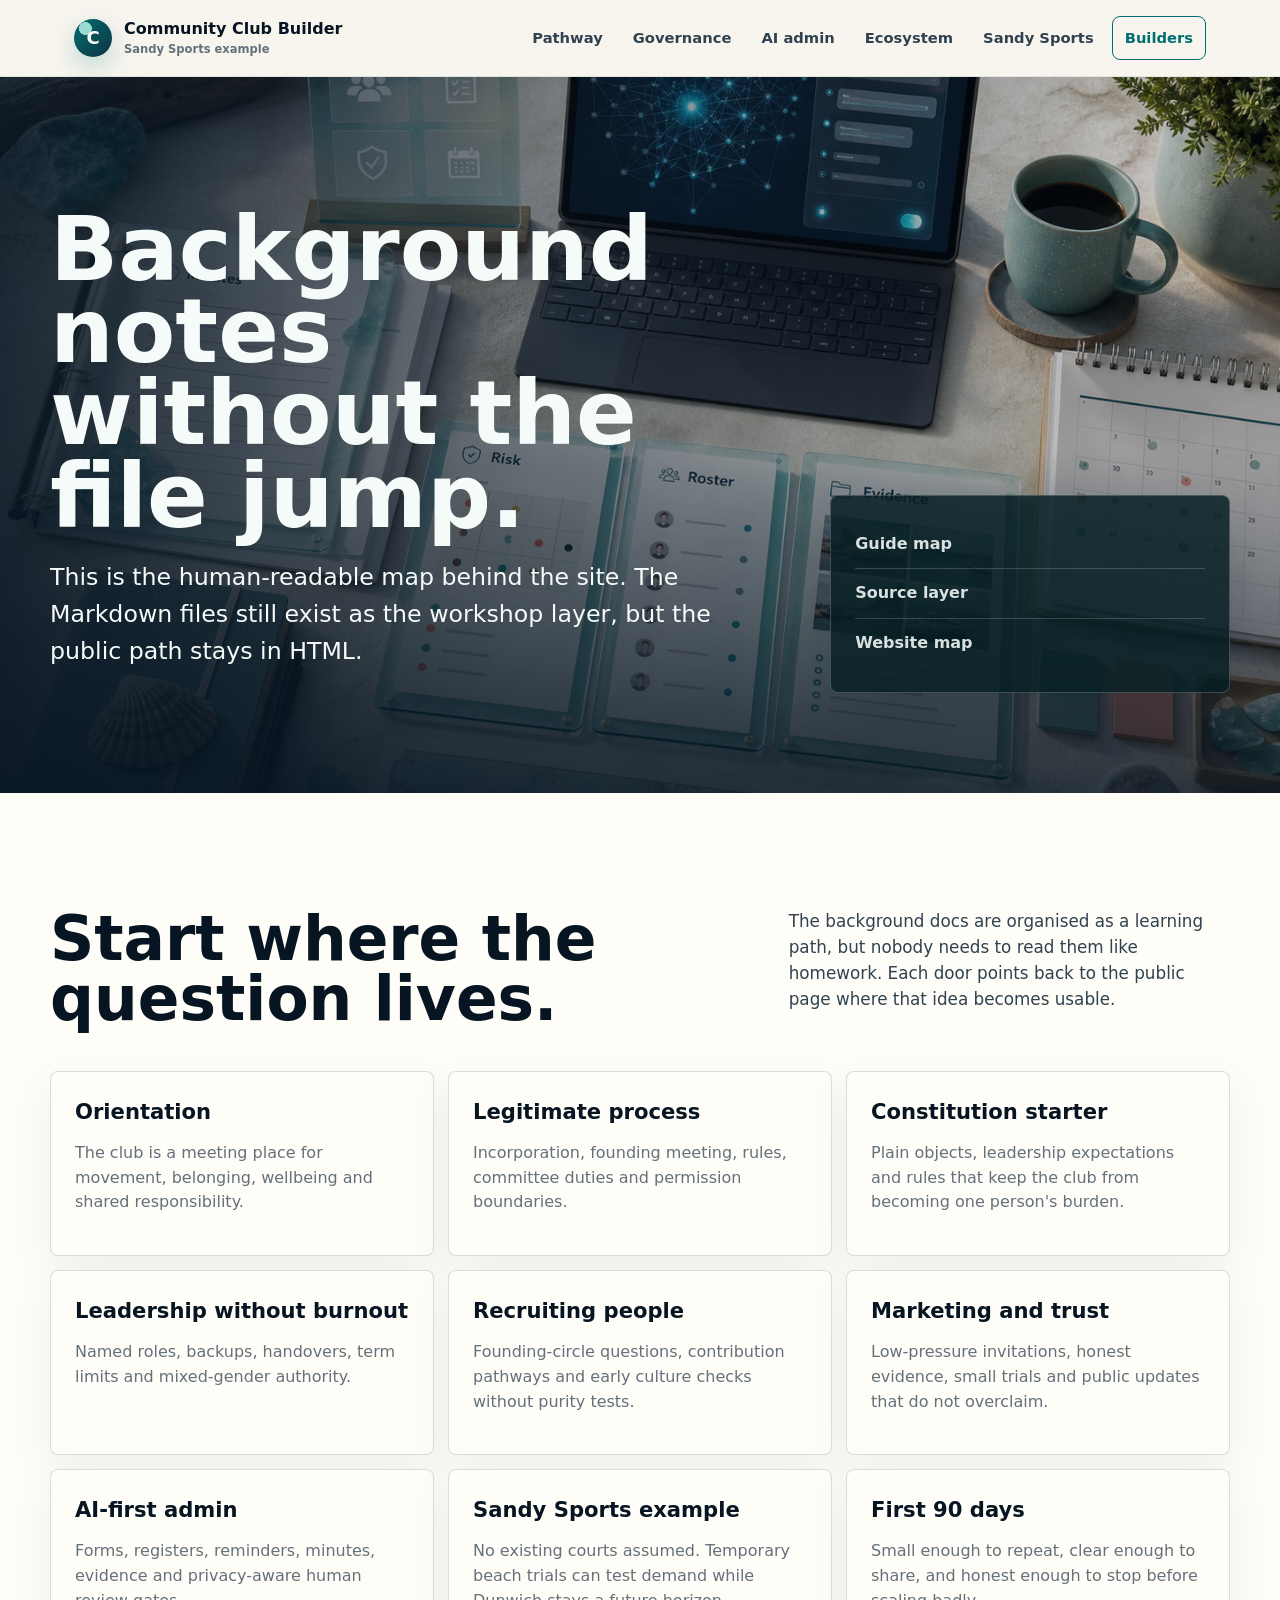
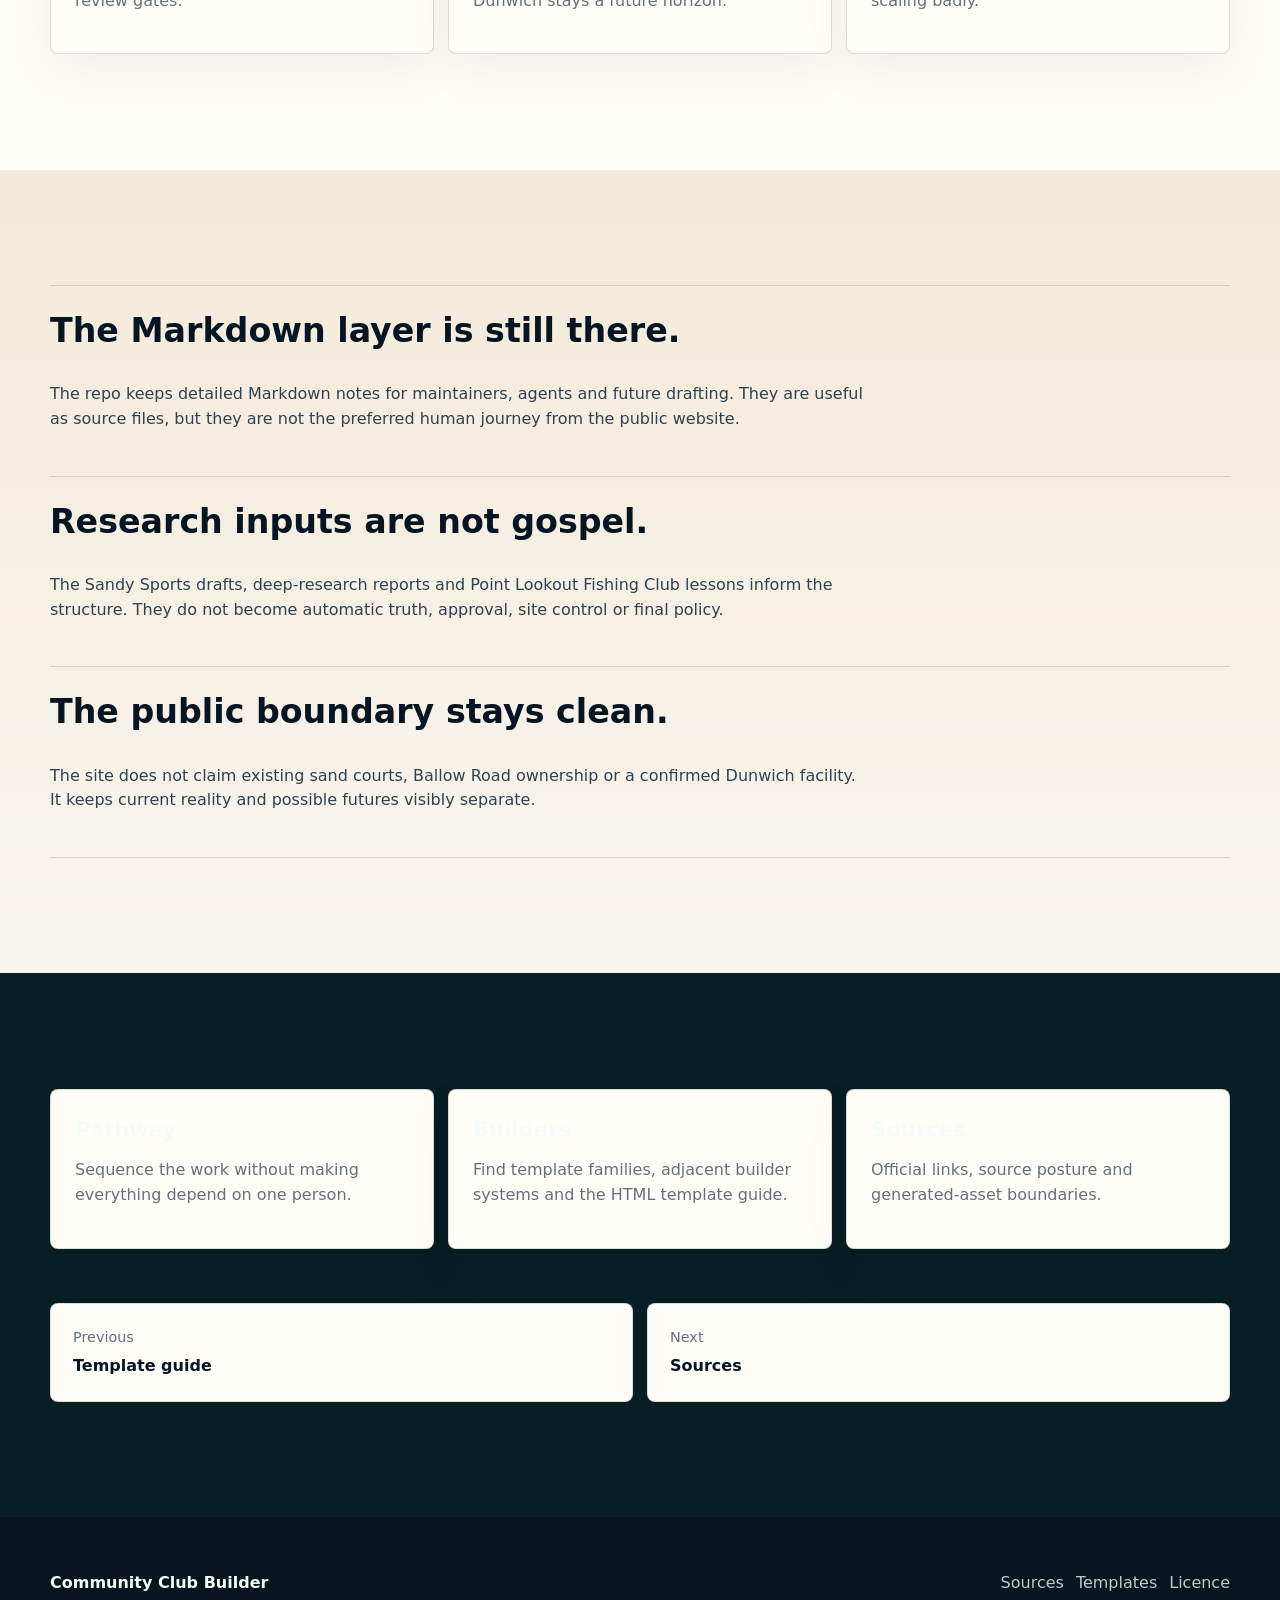
==== background.html @ 127b7cdb "Make ecosystem and support docs page-first" ====
<!doctype html>
<html lang="en-AU">
<head>
  <meta charset="utf-8">
  <meta name="viewport" content="width=device-width, initial-scale=1">
  <title>Background Notes | Community Club Builder</title>
  <meta name="description" content="Human-facing background notes and guide map for the Community Club Builder site.">
  <link rel="icon" href="favicon.svg" type="image/svg+xml">
  <link rel="stylesheet" href="assets/css/styles.css">
</head>
<body>
  <a class="skip-link" href="#main">Skip to content</a>
  <header class="site-header">
    <div class="nav-wrap">
      <a class="brand" href="index.html"><span class="brand-mark">C</span><span>Community Club Builder <small>Sandy Sports example</small></span></a>
      <button class="nav-toggle" type="button" aria-label="Toggle navigation" aria-expanded="false"><span></span></button>
      <nav class="site-nav" aria-label="Main navigation">
        <a href="pathway.html">Pathway</a>
        <a href="governance.html">Governance</a>
        <a href="operating-system.html">AI admin</a>
        <a href="ecosystem.html">Ecosystem</a>
        <a href="sandy-sports.html">Sandy Sports</a>
        <a class="nav-action" href="builders.html">Builders</a>
      </nav>
    </div>
  </header>

  <main id="main">
    <section class="page-hero cinematic-hero background-hero">
      <div class="hero-media">
        <img src="assets/img/admin-system.png" alt="Club records, forms and AI-assisted admin tools arranged on a coastal planning table.">
      </div>
      <div class="wrap">
        <div>
          <h1>Background notes without the file jump.</h1>
          <p class="lead">This is the human-readable map behind the site. The Markdown files still exist as the workshop layer, but the public path stays in HTML.</p>
        </div>
        <div class="mini-map">
          <a href="#guide-map">Guide map</a>
          <a href="#source-layer">Source layer</a>
          <a href="#site-map">Website map</a>
        </div>
      </div>
    </section>

    <section id="guide-map" class="band paper">
      <div class="wrap section-head">
        <h2>Start where the question lives.</h2>
        <p>The background docs are organised as a learning path, but nobody needs to read them like homework. Each door points back to the public page where that idea becomes usable.</p>
      </div>
      <div class="wrap resource-grid">
        <a class="resource-card" href="index.html"><h3>Orientation</h3><p>The club is a meeting place for movement, belonging, wellbeing and shared responsibility.</p></a>
        <a class="resource-card" href="governance.html"><h3>Legitimate process</h3><p>Incorporation, founding meeting, rules, committee duties and permission boundaries.</p></a>
        <a class="resource-card" href="governance.html#constitution"><h3>Constitution starter</h3><p>Plain objects, leadership expectations and rules that keep the club from becoming one person's burden.</p></a>
        <a class="resource-card" href="pathway.html#leadership"><h3>Leadership without burnout</h3><p>Named roles, backups, handovers, term limits and mixed-gender authority.</p></a>
        <a class="resource-card" href="pathway.html"><h3>Recruiting people</h3><p>Founding-circle questions, contribution pathways and early culture checks without purity tests.</p></a>
        <a class="resource-card" href="sandy-sports.html#program"><h3>Marketing and trust</h3><p>Low-pressure invitations, honest evidence, small trials and public updates that do not overclaim.</p></a>
        <a class="resource-card" href="operating-system.html"><h3>AI-first admin</h3><p>Forms, registers, reminders, minutes, evidence and privacy-aware human review gates.</p></a>
        <a class="resource-card" href="sandy-sports.html"><h3>Sandy Sports example</h3><p>No existing courts assumed. Temporary beach trials can test demand while Dunwich stays a future horizon.</p></a>
        <a class="resource-card" href="pathway.html#rhythm"><h3>First 90 days</h3><p>Small enough to repeat, clear enough to share, and honest enough to stop before scaling badly.</p></a>
      </div>
    </section>

    <section id="source-layer" class="band sand">
      <div class="wrap">
        <article class="guide-note">
          <h3>The Markdown layer is still there.</h3>
          <p>The repo keeps detailed Markdown notes for maintainers, agents and future drafting. They are useful as source files, but they are not the preferred human journey from the public website.</p>
        </article>
        <article class="guide-note">
          <h3>Research inputs are not gospel.</h3>
          <p>The Sandy Sports drafts, deep-research reports and Point Lookout Fishing Club lessons inform the structure. They do not become automatic truth, approval, site control or final policy.</p>
        </article>
        <article class="guide-note">
          <h3>The public boundary stays clean.</h3>
          <p>The site does not claim existing sand courts, Ballow Road ownership or a confirmed Dunwich facility. It keeps current reality and possible futures visibly separate.</p>
        </article>
      </div>
    </section>

    <section id="site-map" class="band dark">
      <div class="wrap resource-grid">
        <a class="resource-card" href="pathway.html"><h3>Pathway</h3><p>Sequence the work without making everything depend on one person.</p></a>
        <a class="resource-card" href="builders.html"><h3>Builders</h3><p>Find template families, adjacent builder systems and the HTML template guide.</p></a>
        <a class="resource-card" href="sources.html"><h3>Sources</h3><p>Official links, source posture and generated-asset boundaries.</p></a>
      </div>
      <div class="wrap prev-next">
        <a href="templates.html"><span>Previous</span><strong>Template guide</strong></a>
        <a href="sources.html"><span>Next</span><strong>Sources</strong></a>
      </div>
    </section>
  </main>

  <footer class="site-footer"><div class="footer-grid"><strong>Community Club Builder</strong><div class="footer-links"><a href="sources.html">Sources</a><a href="templates.html">Templates</a><a href="licence.html">Licence</a></div></div></footer>
  <a class="back-to-top" href="#main" aria-label="Back to top">&uarr;</a>
  <script src="assets/js/site.js"></script>
</body>
</html>
---- assets/css/styles.css ----
:root {
  --ink: #071522;
  --ink-soft: #304250;
  --muted: #64717a;
  --paper: #f8f5ef;
  --paper-strong: #fffdf8;
  --sand: #e8d4ad;
  --sand-deep: #c59a62;
  --teal: #006d70;
  --teal-soft: #d9eeeb;
  --coral: #db7656;
  --gold: #d4a941;
  --blue: #2076c9;
  --line: rgba(7, 21, 34, 0.14);
  --shadow: 0 24px 80px rgba(7, 21, 34, 0.16);
  --radius: 8px;
  --max: 1180px;
}

* {
  box-sizing: border-box;
}

html {
  scroll-behavior: smooth;
}

[id] {
  scroll-margin-top: 96px;
}

body {
  margin: 0;
  background: var(--paper);
  color: var(--ink);
  font-family: Inter, ui-sans-serif, system-ui, -apple-system, BlinkMacSystemFont, "Segoe UI", sans-serif;
  line-height: 1.55;
  overflow-x: hidden;
}

body.menu-open {
  overflow: hidden;
}

img {
  display: block;
  max-width: 100%;
}

a {
  color: inherit;
}

.skip-link {
  position: absolute;
  left: 16px;
  top: -48px;
  z-index: 100;
  background: var(--ink);
  color: #fff;
  padding: 10px 14px;
  border-radius: var(--radius);
  transition: top 0.2s ease;
}

.skip-link:focus {
  top: 16px;
}

.site-header {
  position: sticky;
  top: 0;
  z-index: 30;
  background: rgba(248, 245, 239, 0.9);
  backdrop-filter: blur(18px);
  border-bottom: 1px solid rgba(7, 21, 34, 0.08);
}

.nav-wrap {
  max-width: var(--max);
  margin: 0 auto;
  min-height: 76px;
  display: flex;
  align-items: center;
  justify-content: space-between;
  gap: 24px;
  padding: 0 24px;
}

.brand {
  display: inline-flex;
  align-items: center;
  gap: 12px;
  text-decoration: none;
  font-weight: 820;
  letter-spacing: 0;
  min-width: 0;
}

.brand-mark {
  width: 38px;
  height: 38px;
  border-radius: 50%;
  display: grid;
  place-items: center;
  color: var(--paper-strong);
  background:
    radial-gradient(circle at 30% 25%, #9bdad1 0 16%, transparent 17%),
    linear-gradient(135deg, var(--teal), #103442);
  box-shadow: 0 10px 26px rgba(0, 109, 112, 0.24);
  font-size: 18px;
}

.brand small {
  display: block;
  font-size: 0.72rem;
  color: var(--muted);
  font-weight: 700;
}

.brand span:last-child {
  min-width: 0;
}

.nav-toggle {
  display: none;
  width: 42px;
  height: 42px;
  flex: 0 0 auto;
  border: 1px solid var(--line);
  background: var(--paper-strong);
  border-radius: var(--radius);
  color: var(--ink);
}

.nav-toggle span,
.nav-toggle::before,
.nav-toggle::after {
  content: "";
  display: block;
  width: 20px;
  height: 2px;
  margin: 5px auto;
  background: currentColor;
}

.site-nav {
  display: flex;
  align-items: center;
  gap: 6px;
}

.site-nav a {
  text-decoration: none;
  font-size: 0.92rem;
  font-weight: 720;
  color: var(--ink-soft);
  padding: 10px 12px;
  border-radius: var(--radius);
}

.site-nav a:hover,
.site-nav a:focus-visible,
.site-nav a[aria-current="page"] {
  background: rgba(0, 109, 112, 0.09);
  color: var(--teal);
}

.nav-action {
  border: 1px solid var(--teal);
  color: var(--teal) !important;
}

.hero {
  min-height: calc(100vh - 76px);
  position: relative;
  display: flex;
  align-items: stretch;
  overflow: hidden;
  background: var(--ink);
}

.hero-media {
  position: absolute;
  inset: 0;
}

.hero-media img {
  width: 100%;
  height: 100%;
  object-fit: cover;
  object-position: 64% center;
}

.hero::after {
  content: "";
  position: absolute;
  inset: 0;
  background:
    linear-gradient(90deg, rgba(248, 245, 239, 0.96) 0%, rgba(248, 245, 239, 0.78) 34%, rgba(248, 245, 239, 0.2) 62%, rgba(7, 21, 34, 0.18) 100%),
    linear-gradient(0deg, rgba(7, 21, 34, 0.52) 0%, rgba(7, 21, 34, 0) 38%);
}

.hero-inner {
  position: relative;
  z-index: 1;
  width: 100%;
  max-width: var(--max);
  margin: 0 auto;
  padding: clamp(56px, 8vw, 112px) 24px 32px;
  display: grid;
  align-content: space-between;
  gap: 48px;
}

.hero-copy {
  max-width: 680px;
}

h1,
h2,
h3,
p {
  margin-top: 0;
}

h1 {
  font-size: clamp(3.5rem, 8.6vw, 8.4rem);
  line-height: 0.92;
  letter-spacing: 0;
  margin-bottom: 22px;
  max-width: 100%;
}

.page-hero h1 {
  font-size: clamp(3.2rem, 7vw, 7rem);
}

.lead {
  font-size: clamp(1.12rem, 2vw, 1.48rem);
  max-width: 720px;
  color: var(--ink-soft);
}

.hero-actions,
.button-row {
  display: flex;
  flex-wrap: wrap;
  gap: 12px;
  margin-top: 28px;
}

.button {
  display: inline-flex;
  align-items: center;
  justify-content: center;
  gap: 10px;
  min-height: 48px;
  padding: 0 20px;
  border-radius: var(--radius);
  text-decoration: none;
  font-weight: 780;
  border: 1px solid var(--line);
  background: var(--paper-strong);
  color: var(--ink);
  box-shadow: 0 10px 28px rgba(7, 21, 34, 0.08);
}

.button.primary {
  background: var(--teal);
  border-color: var(--teal);
  color: #fff;
}

.button:hover,
.button:focus-visible {
  transform: translateY(-1px);
}

.hero-panel {
  display: grid;
  grid-template-columns: repeat(4, 1fr);
  background: rgba(7, 31, 36, 0.88);
  color: #fff;
  box-shadow: var(--shadow);
  border: 1px solid rgba(255, 255, 255, 0.16);
}

.hero-panel a {
  min-height: 112px;
  padding: 24px;
  text-decoration: none;
  border-right: 1px solid rgba(255, 255, 255, 0.18);
}

.hero-panel a:last-child {
  border-right: 0;
}

.hero-panel strong {
  display: block;
  font-size: 1.08rem;
  margin-bottom: 6px;
}

.hero-panel span {
  color: rgba(255, 255, 255, 0.78);
}

.band {
  padding: clamp(64px, 9vw, 120px) 24px;
}

.band.paper {
  background: var(--paper-strong);
}

.band.dark {
  background: #071f24;
  color: #f5fbf9;
}

.band.sand {
  background:
    linear-gradient(180deg, rgba(232, 212, 173, 0.32), rgba(248, 245, 239, 0)),
    var(--paper);
}

.wrap {
  max-width: var(--max);
  margin: 0 auto;
}

.section-head {
  display: grid;
  grid-template-columns: minmax(0, 0.9fr) minmax(280px, 0.6fr);
  gap: clamp(24px, 6vw, 80px);
  align-items: end;
  margin-bottom: 42px;
}

.section-head h2,
.split h2,
.feature-copy h2 {
  font-size: clamp(2rem, 4.8vw, 4.8rem);
  line-height: 0.98;
  letter-spacing: 0;
  margin-bottom: 0;
}

.split h2,
.feature-copy h2 {
  margin-bottom: 22px;
}

.section-head p,
.split p,
.feature-copy p {
  color: var(--ink-soft);
  font-size: 1.05rem;
}

.dark .section-head p,
.dark .split p,
.dark .feature-copy p,
.dark .muted {
  color: rgba(245, 251, 249, 0.72);
}

.path-grid {
  display: grid;
  grid-template-columns: repeat(4, 1fr);
  gap: 14px;
}

.path-card,
.system-card,
.resource-card {
  background: var(--paper-strong);
  border: 1px solid var(--line);
  border-radius: var(--radius);
  padding: 24px;
  min-height: 220px;
  text-decoration: none;
  box-shadow: 0 16px 48px rgba(7, 21, 34, 0.06);
}

.path-card {
  display: grid;
  align-content: space-between;
}

.path-card h3,
.system-card h3,
.resource-card h3 {
  margin-bottom: 12px;
  font-size: 1.32rem;
}

.path-card p,
.system-card p,
.resource-card p {
  color: var(--muted);
}

.path-card:hover,
.resource-card:hover {
  border-color: rgba(0, 109, 112, 0.5);
  transform: translateY(-3px);
}

.card-index {
  font-size: 0.78rem;
  letter-spacing: 0.12em;
  text-transform: uppercase;
  color: var(--teal);
  font-weight: 820;
}

.split {
  display: grid;
  grid-template-columns: minmax(280px, 0.78fr) minmax(320px, 1fr);
  gap: clamp(28px, 7vw, 90px);
  align-items: center;
}

.split.reverse {
  grid-template-columns: minmax(320px, 1fr) minmax(280px, 0.78fr);
}

.split.reverse .feature-copy {
  order: 2;
}

.feature-image {
  overflow: hidden;
  border-radius: var(--radius);
  box-shadow: var(--shadow);
  background: var(--sand);
}

.feature-image img {
  width: 100%;
  aspect-ratio: 4 / 3;
  object-fit: cover;
}

.feature-image.wide img {
  aspect-ratio: 16 / 10;
}

.system-grid {
  display: grid;
  grid-template-columns: repeat(3, 1fr);
  gap: 14px;
}

.system-card {
  background: rgba(255, 253, 248, 0.08);
  border-color: rgba(255, 255, 255, 0.16);
}

.system-card p {
  color: rgba(245, 251, 249, 0.72);
}

.pill-row {
  display: flex;
  flex-wrap: wrap;
  gap: 8px;
  margin-top: 22px;
}

.pill {
  display: inline-flex;
  align-items: center;
  min-height: 34px;
  border-radius: 999px;
  border: 1px solid var(--line);
  padding: 0 12px;
  color: var(--ink-soft);
  background: rgba(255, 253, 248, 0.72);
  font-size: 0.88rem;
  font-weight: 700;
}

.dark .pill {
  background: rgba(255, 255, 255, 0.08);
  color: rgba(245, 251, 249, 0.82);
  border-color: rgba(255, 255, 255, 0.18);
}

.pathfinder {
  display: grid;
  grid-template-columns: 300px 1fr;
  gap: 18px;
  border: 1px solid var(--line);
  background: var(--paper-strong);
  border-radius: var(--radius);
  box-shadow: var(--shadow);
  padding: 12px;
}

.choice-list {
  display: grid;
  gap: 8px;
}

.choice-list button {
  border: 1px solid transparent;
  background: transparent;
  color: var(--ink);
  text-align: left;
  border-radius: var(--radius);
  padding: 16px;
  font: inherit;
  font-weight: 760;
  cursor: pointer;
}

.choice-list button[aria-selected="true"] {
  background: var(--teal-soft);
  color: #043c3f;
  border-color: rgba(0, 109, 112, 0.2);
}

.choice-panel {
  min-height: 320px;
  display: grid;
  align-content: center;
  background:
    linear-gradient(135deg, rgba(0, 109, 112, 0.12), rgba(219, 118, 86, 0.08)),
    var(--paper);
  border-radius: var(--radius);
  padding: clamp(24px, 5vw, 54px);
}

.choice-panel h3 {
  font-size: clamp(1.8rem, 3.4vw, 3.4rem);
  line-height: 1.02;
}

.timeline {
  display: grid;
  gap: 14px;
  counter-reset: phase;
}

.timeline-item {
  display: grid;
  grid-template-columns: 74px 1fr;
  gap: 18px;
  align-items: start;
  padding: 24px;
  border: 1px solid var(--line);
  background: var(--paper-strong);
  border-radius: var(--radius);
}

.timeline-item::before {
  counter-increment: phase;
  content: counter(phase, decimal-leading-zero);
  width: 54px;
  height: 54px;
  display: grid;
  place-items: center;
  border-radius: 50%;
  background: var(--ink);
  color: #fff;
  font-weight: 820;
}

.quote-panel {
  max-width: 960px;
  margin: 0 auto;
  text-align: center;
}

.quote-panel p {
  font-size: clamp(2rem, 5vw, 5.4rem);
  line-height: 0.98;
  color: #f5fbf9;
}

.resource-grid {
  display: grid;
  grid-template-columns: repeat(3, 1fr);
  gap: 14px;
}

.resource-card {
  min-height: 0;
}

.resource-card.feature-card {
  grid-column: span 2;
  background: #071f24;
  border-color: rgba(255, 255, 255, 0.16);
  color: #f5fbf9;
}

.resource-card.feature-card p {
  color: rgba(245, 251, 249, 0.74);
}

.resource-card.feature-card .card-index {
  display: block;
  margin-bottom: 18px;
  color: var(--gold);
}

.guide-note {
  padding: 28px 0;
  border-top: 1px solid var(--line);
}

.guide-note:last-child {
  border-bottom: 1px solid var(--line);
}

.guide-note h3 {
  font-size: clamp(1.4rem, 2.6vw, 2.6rem);
  line-height: 1.05;
}

.guide-note p {
  max-width: 820px;
  color: var(--ink-soft);
}

.template-block {
  padding: 28px;
  border: 1px solid var(--line);
  border-radius: var(--radius);
  background: var(--paper-strong);
  box-shadow: 0 16px 48px rgba(7, 21, 34, 0.06);
}

.template-block h3 {
  margin-bottom: 12px;
}

.template-block ul,
.template-block ol {
  margin-bottom: 0;
  padding-left: 1.2rem;
}

.source-list {
  display: grid;
  gap: 12px;
}

.source-link {
  display: grid;
  gap: 4px;
  padding: 18px 0;
  border-bottom: 1px solid var(--line);
  text-decoration: none;
}

.source-link strong {
  color: var(--teal);
}

.page-hero {
  position: relative;
  overflow: hidden;
  padding: clamp(72px, 9vw, 130px) 24px clamp(56px, 8vw, 100px);
  background:
    linear-gradient(135deg, rgba(217, 238, 235, 0.9), rgba(248, 245, 239, 0.8)),
    var(--paper);
}

.cinematic-hero {
  min-height: calc(88vh - 76px);
  display: flex;
  align-items: flex-end;
  background: var(--ink);
  color: #f5fbf9;
}

.cinematic-hero::after {
  content: "";
  position: absolute;
  inset: 0;
  background:
    linear-gradient(90deg, rgba(7, 21, 34, 0.9), rgba(7, 21, 34, 0.42) 48%, rgba(7, 21, 34, 0.08)),
    linear-gradient(0deg, rgba(7, 21, 34, 0.82), rgba(7, 21, 34, 0.1) 48%);
}

.cinematic-hero .wrap {
  position: relative;
  z-index: 1;
  width: 100%;
}

.cinematic-hero .hero-media img {
  object-position: center;
}

.cinematic-hero h1,
.cinematic-hero .lead {
  color: #f5fbf9;
}

.cinematic-hero .mini-map {
  background: rgba(7, 31, 36, 0.84);
  border-color: rgba(255, 255, 255, 0.2);
}

.cinematic-hero .mini-map a {
  color: rgba(245, 251, 249, 0.86);
  border-bottom-color: rgba(255, 255, 255, 0.18);
}

.page-hero .wrap {
  display: grid;
  grid-template-columns: minmax(0, 0.95fr) minmax(280px, 0.55fr);
  gap: clamp(28px, 7vw, 90px);
  align-items: end;
}

.page-hero .mini-map {
  border: 1px solid var(--line);
  background: rgba(255, 253, 248, 0.74);
  border-radius: var(--radius);
  padding: 24px;
  box-shadow: 0 18px 48px rgba(7, 21, 34, 0.08);
}

.mini-map a {
  display: block;
  padding: 12px 0;
  border-bottom: 1px solid var(--line);
  text-decoration: none;
  font-weight: 760;
  color: var(--ink-soft);
}

.mini-map a:last-child {
  border-bottom: 0;
}

.page-hero.cinematic-hero .mini-map {
  background: rgba(7, 31, 36, 0.84);
  border-color: rgba(255, 255, 255, 0.2);
  box-shadow: 0 24px 70px rgba(7, 21, 34, 0.24);
}

.page-hero.cinematic-hero .mini-map a {
  color: rgba(245, 251, 249, 0.88);
  border-bottom-color: rgba(255, 255, 255, 0.18);
}

.prev-next {
  display: grid;
  grid-template-columns: 1fr 1fr;
  gap: 14px;
  margin-top: 54px;
}

.prev-next a {
  display: grid;
  gap: 6px;
  padding: 22px;
  text-decoration: none;
  border: 1px solid var(--line);
  border-radius: var(--radius);
  background: var(--paper-strong);
}

.dark .prev-next a {
  color: var(--ink);
}

.prev-next span {
  color: var(--muted);
  font-size: 0.9rem;
}

.site-footer .muted {
  color: rgba(245, 251, 249, 0.72);
}

.site-footer {
  background: var(--ink);
  color: #f5fbf9;
  padding: 54px 24px;
}

.footer-grid {
  max-width: var(--max);
  margin: 0 auto;
  display: grid;
  grid-template-columns: 1fr auto;
  gap: 24px;
  align-items: start;
}

.footer-links {
  display: flex;
  flex-wrap: wrap;
  gap: 12px;
}

.footer-links a {
  color: rgba(245, 251, 249, 0.78);
  text-decoration: none;
}

.back-to-top {
  position: fixed;
  right: 18px;
  bottom: 18px;
  z-index: 28;
  width: 46px;
  height: 46px;
  border-radius: 50%;
  border: 1px solid rgba(255, 255, 255, 0.28);
  background: var(--teal);
  color: #fff;
  display: grid;
  place-items: center;
  text-decoration: none;
  box-shadow: 0 18px 42px rgba(7, 21, 34, 0.22);
  opacity: 0;
  pointer-events: none;
  transform: translateY(10px);
  transition: opacity 0.2s ease, transform 0.2s ease;
}

.back-to-top.visible {
  opacity: 1;
  pointer-events: auto;
  transform: translateY(0);
}

@media (max-width: 980px) {
  .nav-toggle {
    display: block;
  }

  .site-nav {
    position: fixed;
    inset: 76px 16px auto 16px;
    display: none;
    flex-direction: column;
    align-items: stretch;
    background: var(--paper-strong);
    border: 1px solid var(--line);
    border-radius: var(--radius);
    padding: 12px;
    box-shadow: var(--shadow);
  }

  body.menu-open .site-nav {
    display: flex;
  }

  .hero {
    min-height: auto;
  }

  .hero-inner {
    padding-top: 64px;
  }

  .hero-panel,
  .path-grid,
  .system-grid,
  .resource-grid,
  .section-head,
  .split,
  .split.reverse,
  .page-hero .wrap,
  .pathfinder,
  .footer-grid {
    grid-template-columns: 1fr;
  }

  .resource-card.feature-card {
    grid-column: span 1;
  }

  .split.reverse .feature-copy {
    order: 0;
  }

  .hero-panel a {
    border-right: 0;
    border-bottom: 1px solid rgba(255, 255, 255, 0.18);
  }

  .hero-panel a:last-child {
    border-bottom: 0;
  }
}

@media (max-width: 640px) {
  .nav-wrap,
  .hero-inner,
  .band,
  .page-hero,
  .site-footer {
    padding-left: 18px;
    padding-right: 18px;
  }

  .nav-wrap {
    width: min(100%, 390px);
    margin: 0;
  }

  h1 {
    font-size: clamp(2.75rem, 13vw, 4rem);
    line-height: 0.97;
    overflow-wrap: break-word;
  }

  .lead {
    font-size: 1.03rem;
    max-width: 100%;
  }

  .hero-copy,
  .hero-actions,
  .hero-panel {
    max-width: 354px;
  }

  .hero-panel {
    width: 100%;
  }

  .hero::after {
    background:
      linear-gradient(90deg, rgba(248, 245, 239, 0.96), rgba(248, 245, 239, 0.76)),
      linear-gradient(0deg, rgba(7, 21, 34, 0.45), rgba(7, 21, 34, 0));
  }

  .hero-media img {
    object-position: 70% center;
  }

  .prev-next {
    grid-template-columns: 1fr;
  }

  .brand span {
    max-width: 160px;
  }
}
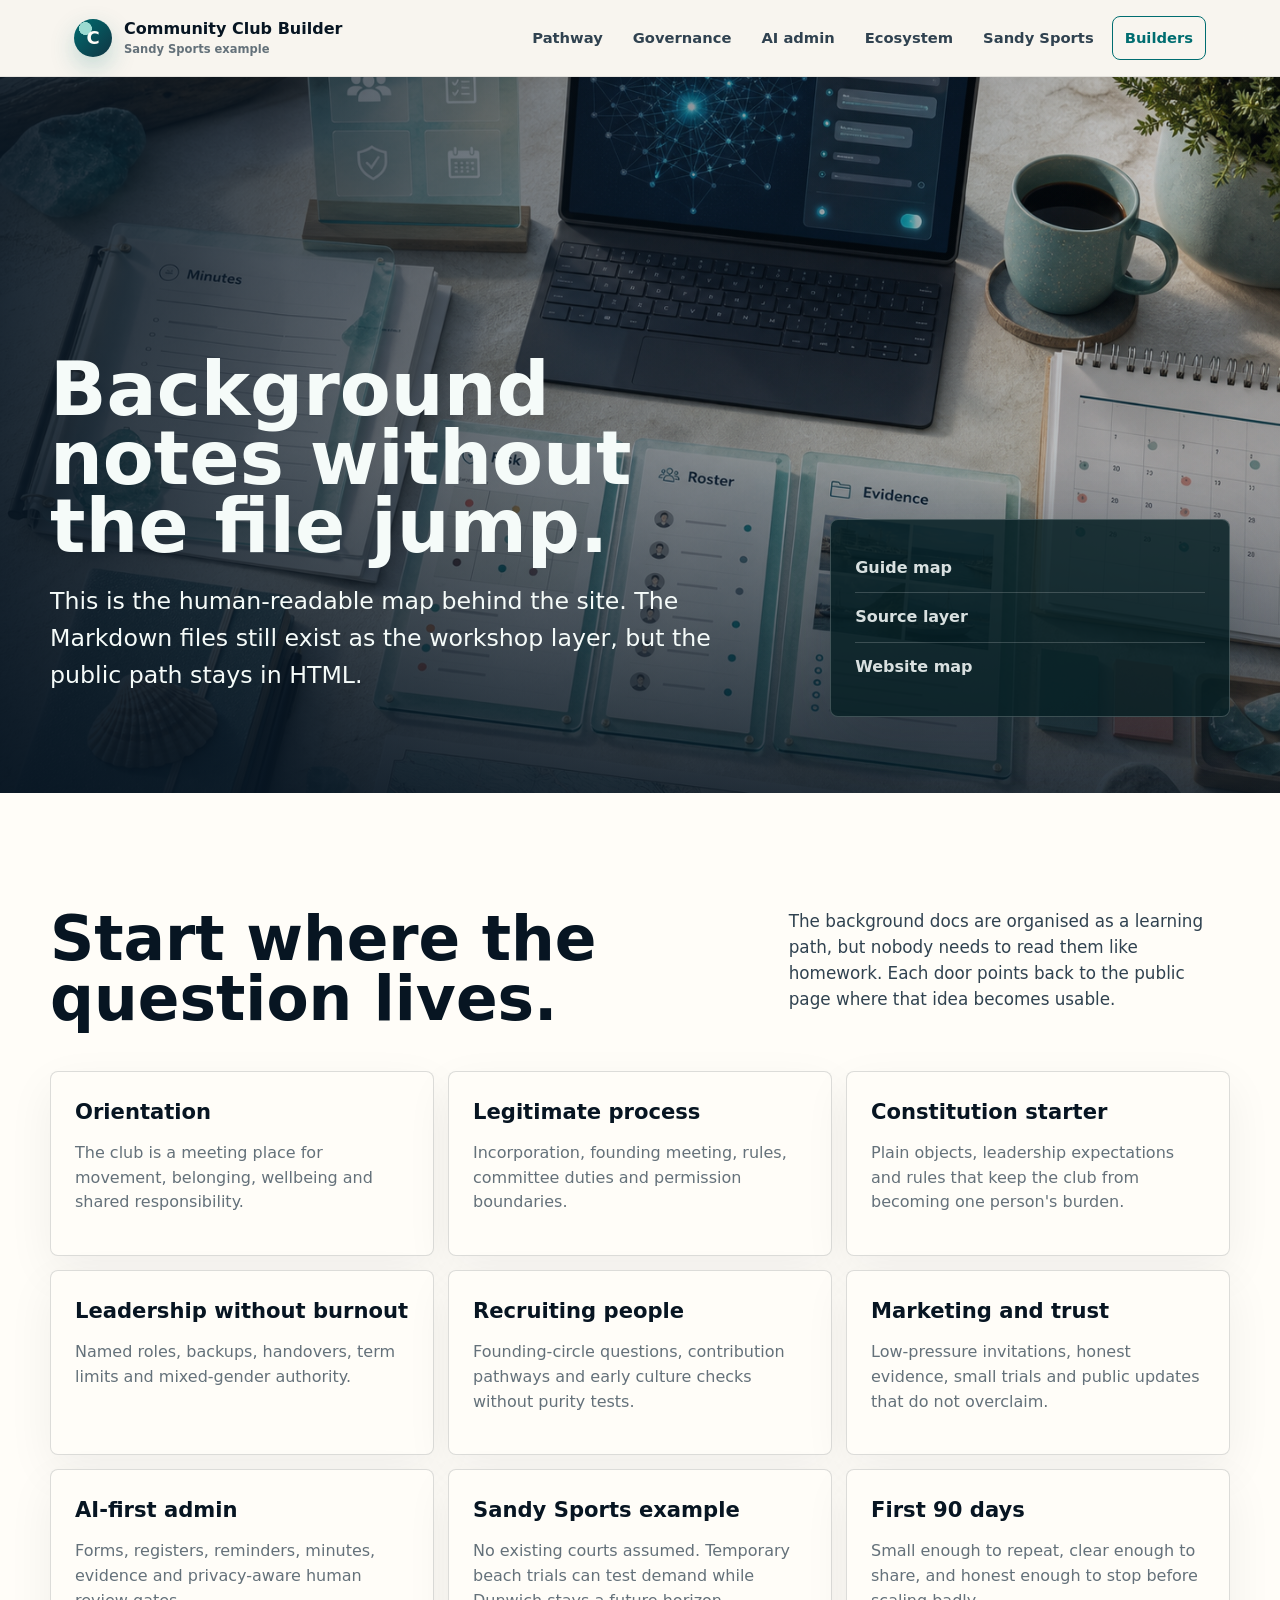
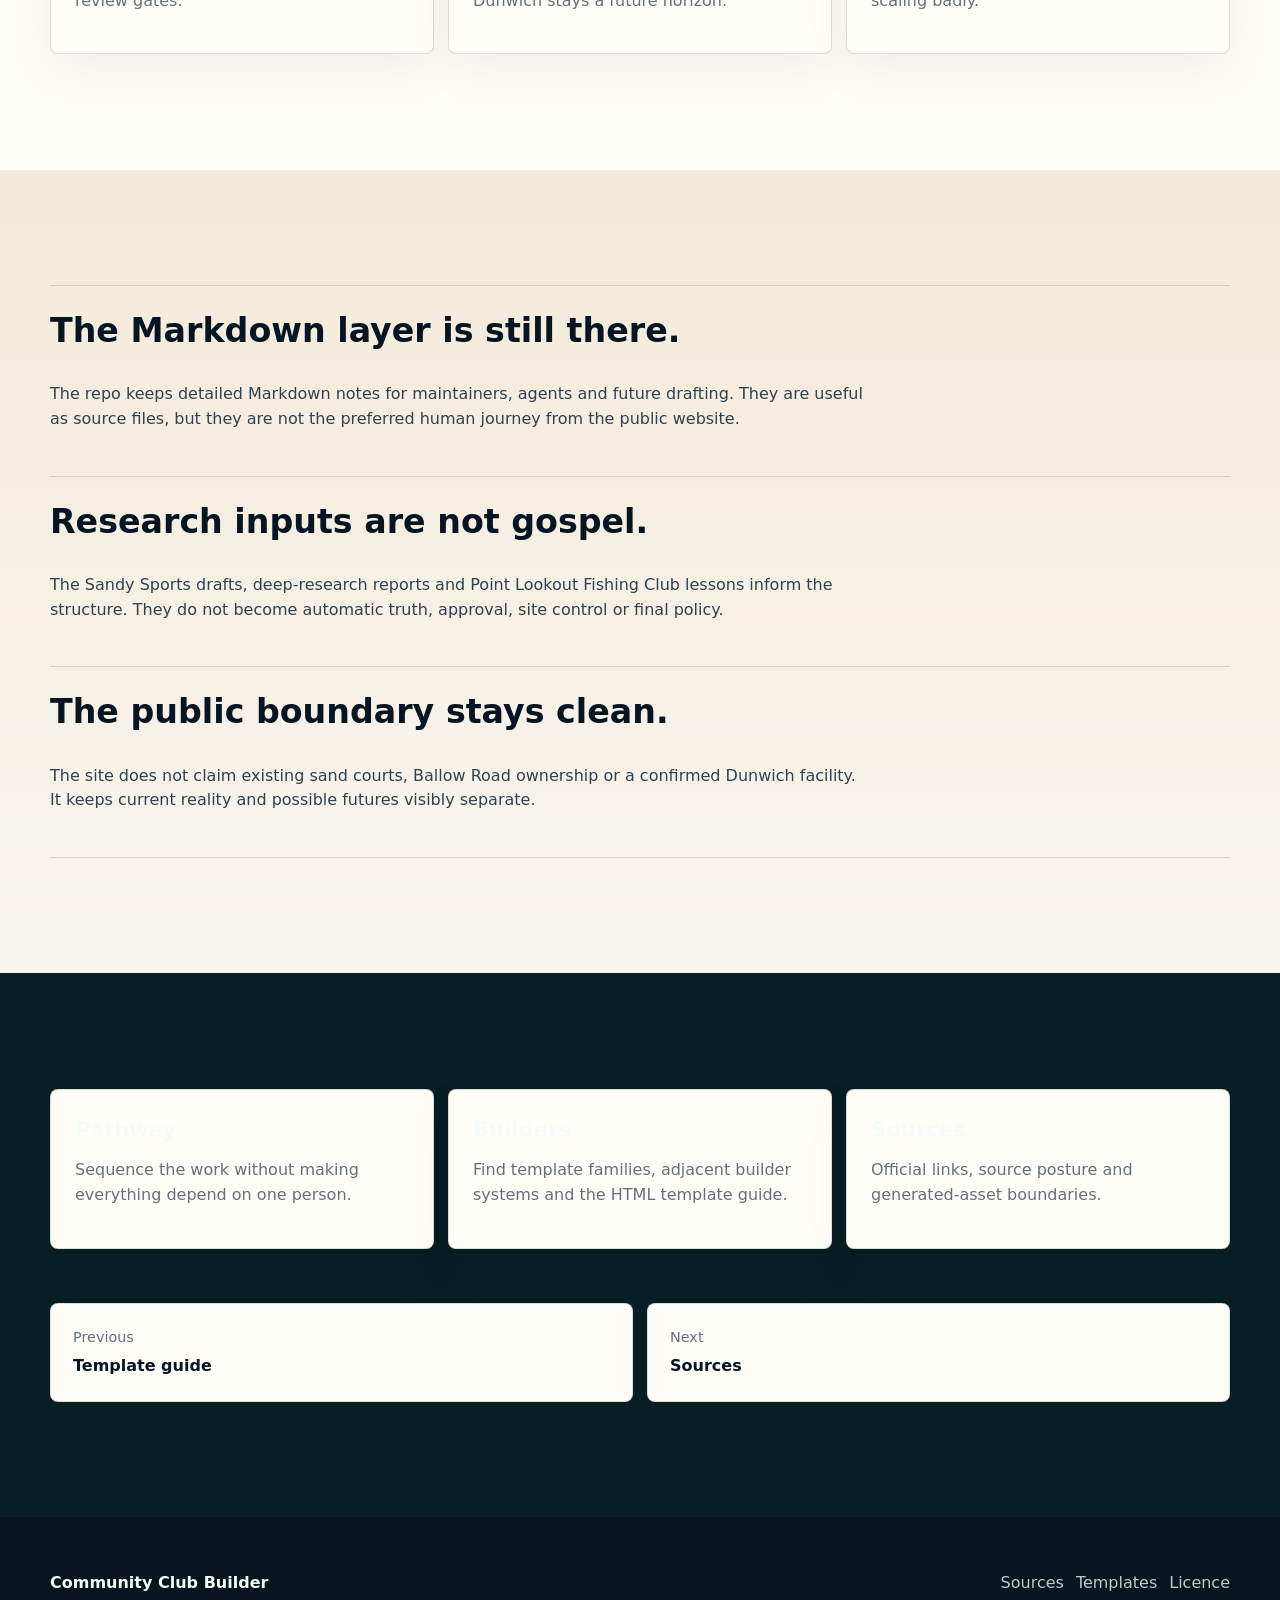
==== commit ce17e5df: "Make all main heroes cinematic" ====
--- a/background.html
+++ b/background.html
@@ -6,7 +6,7 @@
   <title>Background Notes | Community Club Builder</title>
   <meta name="description" content="Human-facing background notes and guide map for the Community Club Builder site.">
   <link rel="icon" href="favicon.svg" type="image/svg+xml">
-  <link rel="stylesheet" href="assets/css/styles.css">
+  <link rel="stylesheet" href="assets/css/styles.css?v=20260707-cinematic3">
 </head>
 <body>
   <a class="skip-link" href="#main">Skip to content</a>
--- a/assets/css/styles.css
+++ b/assets/css/styles.css
@@ -233,7 +233,11 @@
 }
 
 .page-hero h1 {
-  font-size: clamp(3.2rem, 7vw, 7rem);
+  font-size: clamp(2.85rem, 5.8vw, 6rem);
+}
+
+.long-copy-hero h1 {
+  font-size: clamp(2.55rem, 5vw, 5.2rem);
 }
 
 .lead {
@@ -680,6 +684,11 @@
   color: #f5fbf9;
 }
 
+.page-hero.cinematic-hero {
+  padding-top: clamp(48px, 7vw, 96px);
+  padding-bottom: clamp(40px, 6vw, 76px);
+}
+
 .cinematic-hero::after {
   content: "";
   position: absolute;
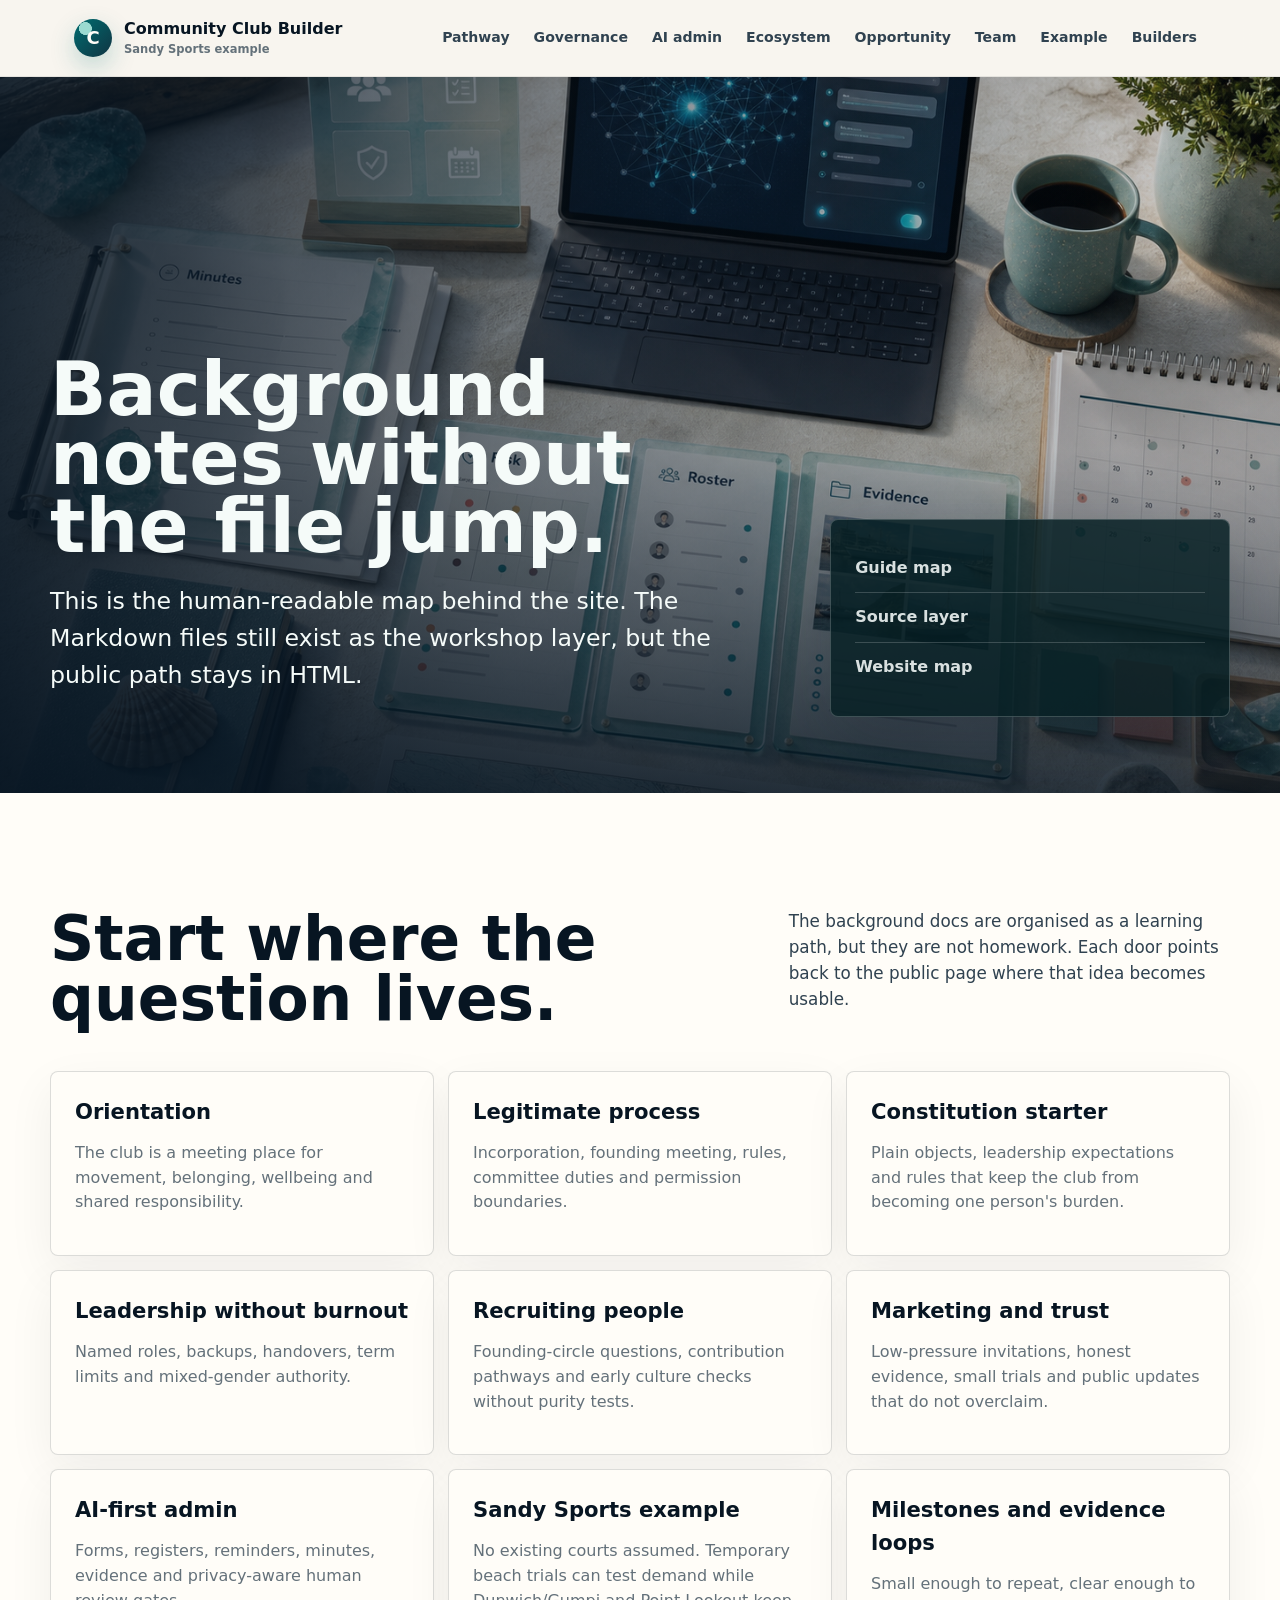
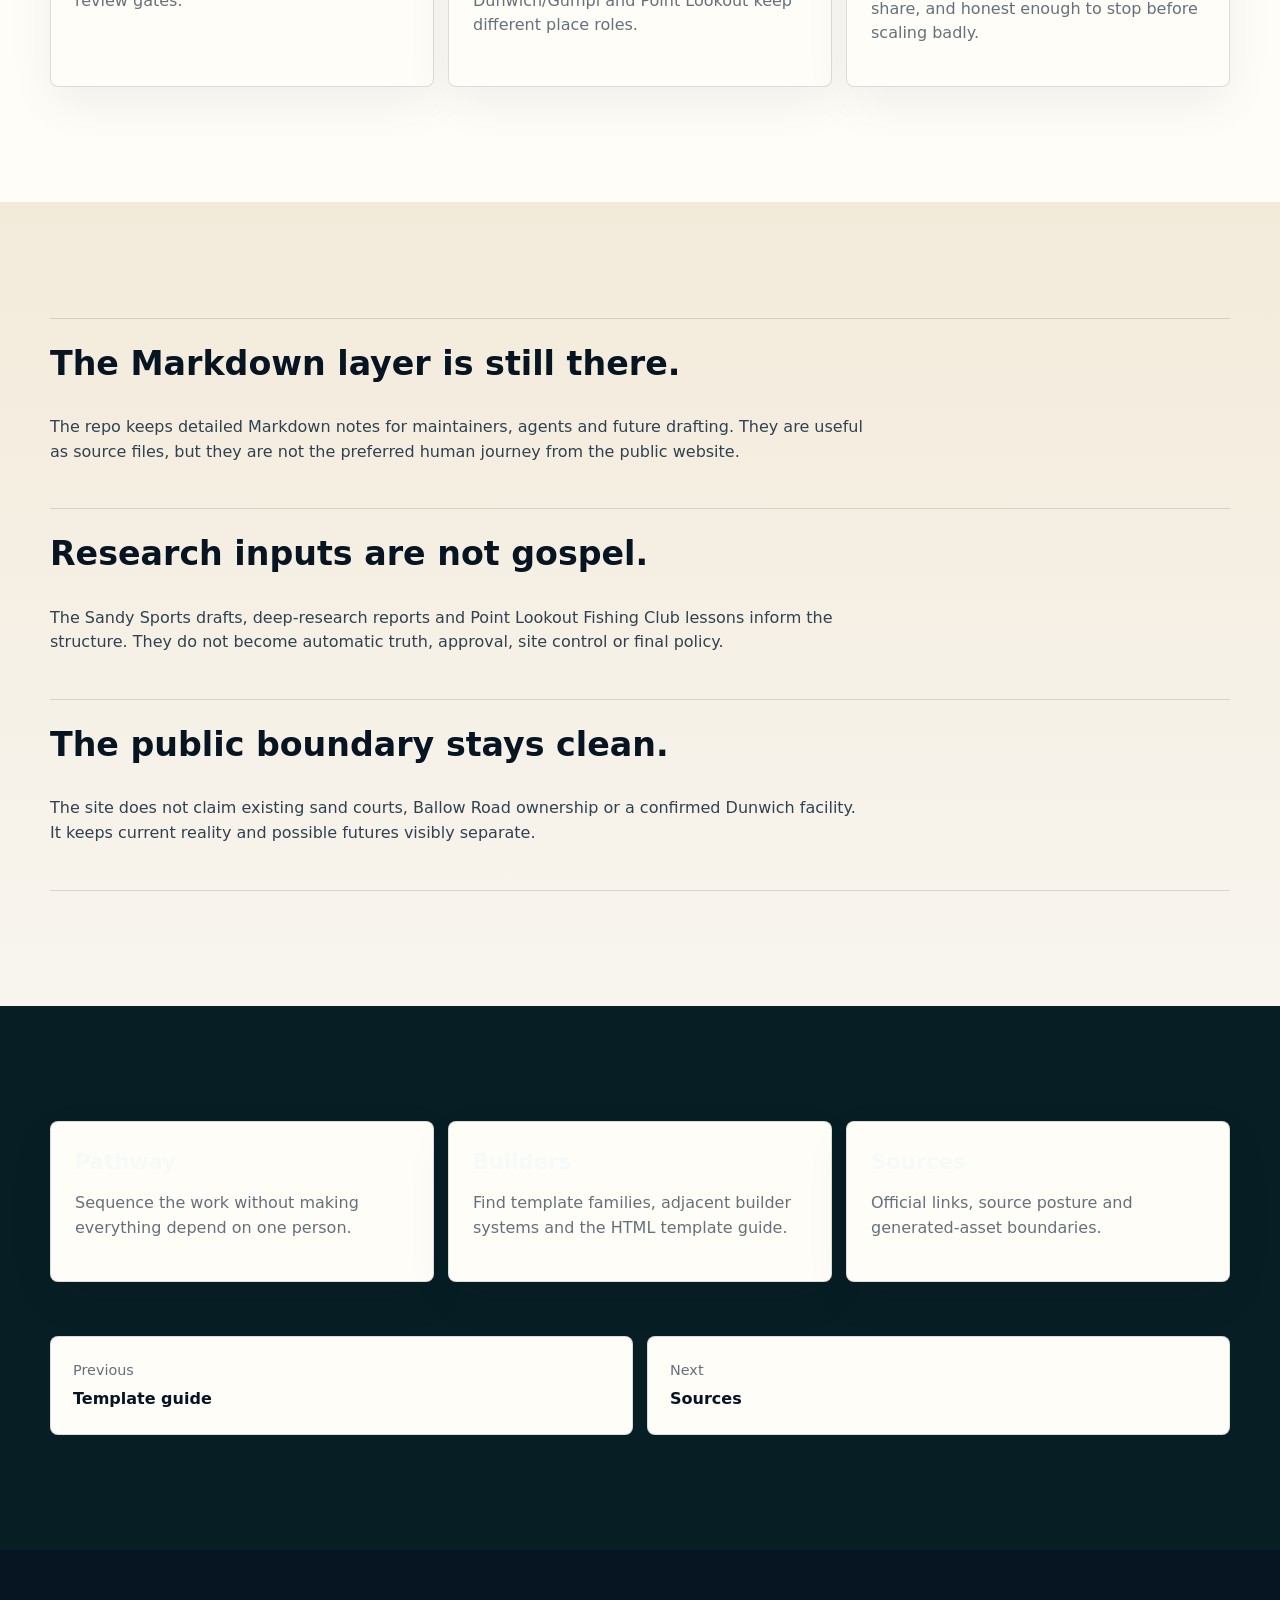
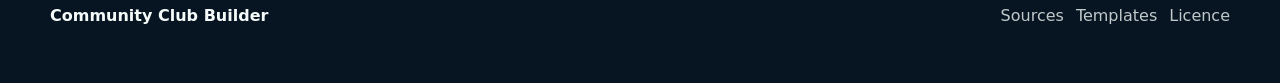
==== commit 60047d7f: "Build Sandy Sports community club site" ====
--- a/background.html
+++ b/background.html
@@ -6,7 +6,7 @@
   <title>Background Notes | Community Club Builder</title>
   <meta name="description" content="Human-facing background notes and guide map for the Community Club Builder site.">
   <link rel="icon" href="favicon.svg" type="image/svg+xml">
-  <link rel="stylesheet" href="assets/css/styles.css?v=20260707-cinematic3">
+  <link rel="stylesheet" href="assets/css/styles.css?v=20260707-human-team">
 </head>
 <body>
   <a class="skip-link" href="#main">Skip to content</a>
@@ -19,7 +19,9 @@
         <a href="governance.html">Governance</a>
         <a href="operating-system.html">AI admin</a>
         <a href="ecosystem.html">Ecosystem</a>
-        <a href="sandy-sports.html">Sandy Sports</a>
+        <a href="opportunity-stack.html">Opportunity</a>
+        <a href="human-team.html">Team</a>
+        <a href="sandy-sports.html">Example</a>
         <a class="nav-action" href="builders.html">Builders</a>
       </nav>
     </div>
@@ -46,7 +48,7 @@
     <section id="guide-map" class="band paper">
       <div class="wrap section-head">
         <h2>Start where the question lives.</h2>
-        <p>The background docs are organised as a learning path, but nobody needs to read them like homework. Each door points back to the public page where that idea becomes usable.</p>
+        <p>The background docs are organised as a learning path, but they are not homework. Each door points back to the public page where that idea becomes usable.</p>
       </div>
       <div class="wrap resource-grid">
         <a class="resource-card" href="index.html"><h3>Orientation</h3><p>The club is a meeting place for movement, belonging, wellbeing and shared responsibility.</p></a>
@@ -56,8 +58,8 @@
         <a class="resource-card" href="pathway.html"><h3>Recruiting people</h3><p>Founding-circle questions, contribution pathways and early culture checks without purity tests.</p></a>
         <a class="resource-card" href="sandy-sports.html#program"><h3>Marketing and trust</h3><p>Low-pressure invitations, honest evidence, small trials and public updates that do not overclaim.</p></a>
         <a class="resource-card" href="operating-system.html"><h3>AI-first admin</h3><p>Forms, registers, reminders, minutes, evidence and privacy-aware human review gates.</p></a>
-        <a class="resource-card" href="sandy-sports.html"><h3>Sandy Sports example</h3><p>No existing courts assumed. Temporary beach trials can test demand while Dunwich stays a future horizon.</p></a>
-        <a class="resource-card" href="pathway.html#rhythm"><h3>First 90 days</h3><p>Small enough to repeat, clear enough to share, and honest enough to stop before scaling badly.</p></a>
+        <a class="resource-card" href="sandy-sports.html"><h3>Sandy Sports example</h3><p>No existing courts assumed. Temporary beach trials can test demand while Dunwich/Gumpi and Point Lookout keep different place roles.</p></a>
+        <a class="resource-card" href="opportunity-stack.html#agile"><h3>Milestones and evidence loops</h3><p>Small enough to repeat, clear enough to share, and honest enough to stop before scaling badly.</p></a>
       </div>
     </section>
 
--- a/assets/css/styles.css
+++ b/assets/css/styles.css
@@ -122,6 +122,12 @@
   min-width: 0;
 }
 
+.brand[aria-current="page"] .brand-mark {
+  box-shadow:
+    0 0 0 3px rgba(0, 109, 112, 0.16),
+    0 10px 26px rgba(0, 109, 112, 0.24);
+}
+
 .nav-toggle {
   display: none;
   width: 42px;
@@ -152,10 +158,10 @@
 
 .site-nav a {
   text-decoration: none;
-  font-size: 0.92rem;
+  font-size: 0.88rem;
   font-weight: 720;
   color: var(--ink-soft);
-  padding: 10px 12px;
+  padding: 10px 9px;
   border-radius: var(--radius);
 }
 
@@ -166,9 +172,12 @@
   color: var(--teal);
 }
 
+.site-nav a[aria-current="page"] {
+  box-shadow: inset 0 0 0 1px rgba(0, 109, 112, 0.28);
+}
+
 .nav-action {
-  border: 1px solid var(--teal);
-  color: var(--teal) !important;
+  color: var(--ink-soft);
 }
 
 .hero {
@@ -379,7 +388,11 @@
 
 .path-card,
 .system-card,
-.resource-card {
+.resource-card,
+.role-card,
+.spectrum-card,
+.loop-step,
+.milestone-card {
   background: var(--paper-strong);
   border: 1px solid var(--line);
   border-radius: var(--radius);
@@ -403,7 +416,11 @@
 
 .path-card p,
 .system-card p,
-.resource-card p {
+.resource-card p,
+.role-card p,
+.spectrum-card p,
+.loop-step p,
+.milestone-card p {
   color: var(--muted);
 }
 
@@ -457,6 +474,57 @@
   display: grid;
   grid-template-columns: repeat(3, 1fr);
   gap: 14px;
+}
+
+.role-grid,
+.spectrum-grid,
+.truth-grid,
+.milestone-grid {
+  display: grid;
+  grid-template-columns: repeat(4, 1fr);
+  gap: 14px;
+}
+
+.authority-grid {
+  display: grid;
+  grid-template-columns: repeat(3, 1fr);
+  gap: 14px;
+}
+
+.role-card h3,
+.spectrum-card h3,
+.loop-step h3,
+.milestone-card h3 {
+  font-size: 1.28rem;
+  line-height: 1.12;
+}
+
+.role-card strong {
+  color: var(--ink);
+}
+
+.spectrum-card span {
+  display: block;
+  color: var(--teal);
+}
+
+.evidence-loop {
+  display: grid;
+  grid-template-columns: repeat(4, 1fr);
+  gap: 14px;
+  margin-bottom: 14px;
+}
+
+.loop-step span {
+  display: inline-grid;
+  place-items: center;
+  width: 46px;
+  height: 46px;
+  border-radius: 50%;
+  background: var(--teal);
+  color: #fff;
+  font-weight: 820;
+  margin-bottom: 18px;
 }
 
 .system-card {
@@ -878,6 +946,12 @@
   .hero-panel,
   .path-grid,
   .system-grid,
+  .role-grid,
+  .spectrum-grid,
+  .truth-grid,
+  .milestone-grid,
+  .authority-grid,
+  .evidence-loop,
   .resource-grid,
   .section-head,
   .split,
